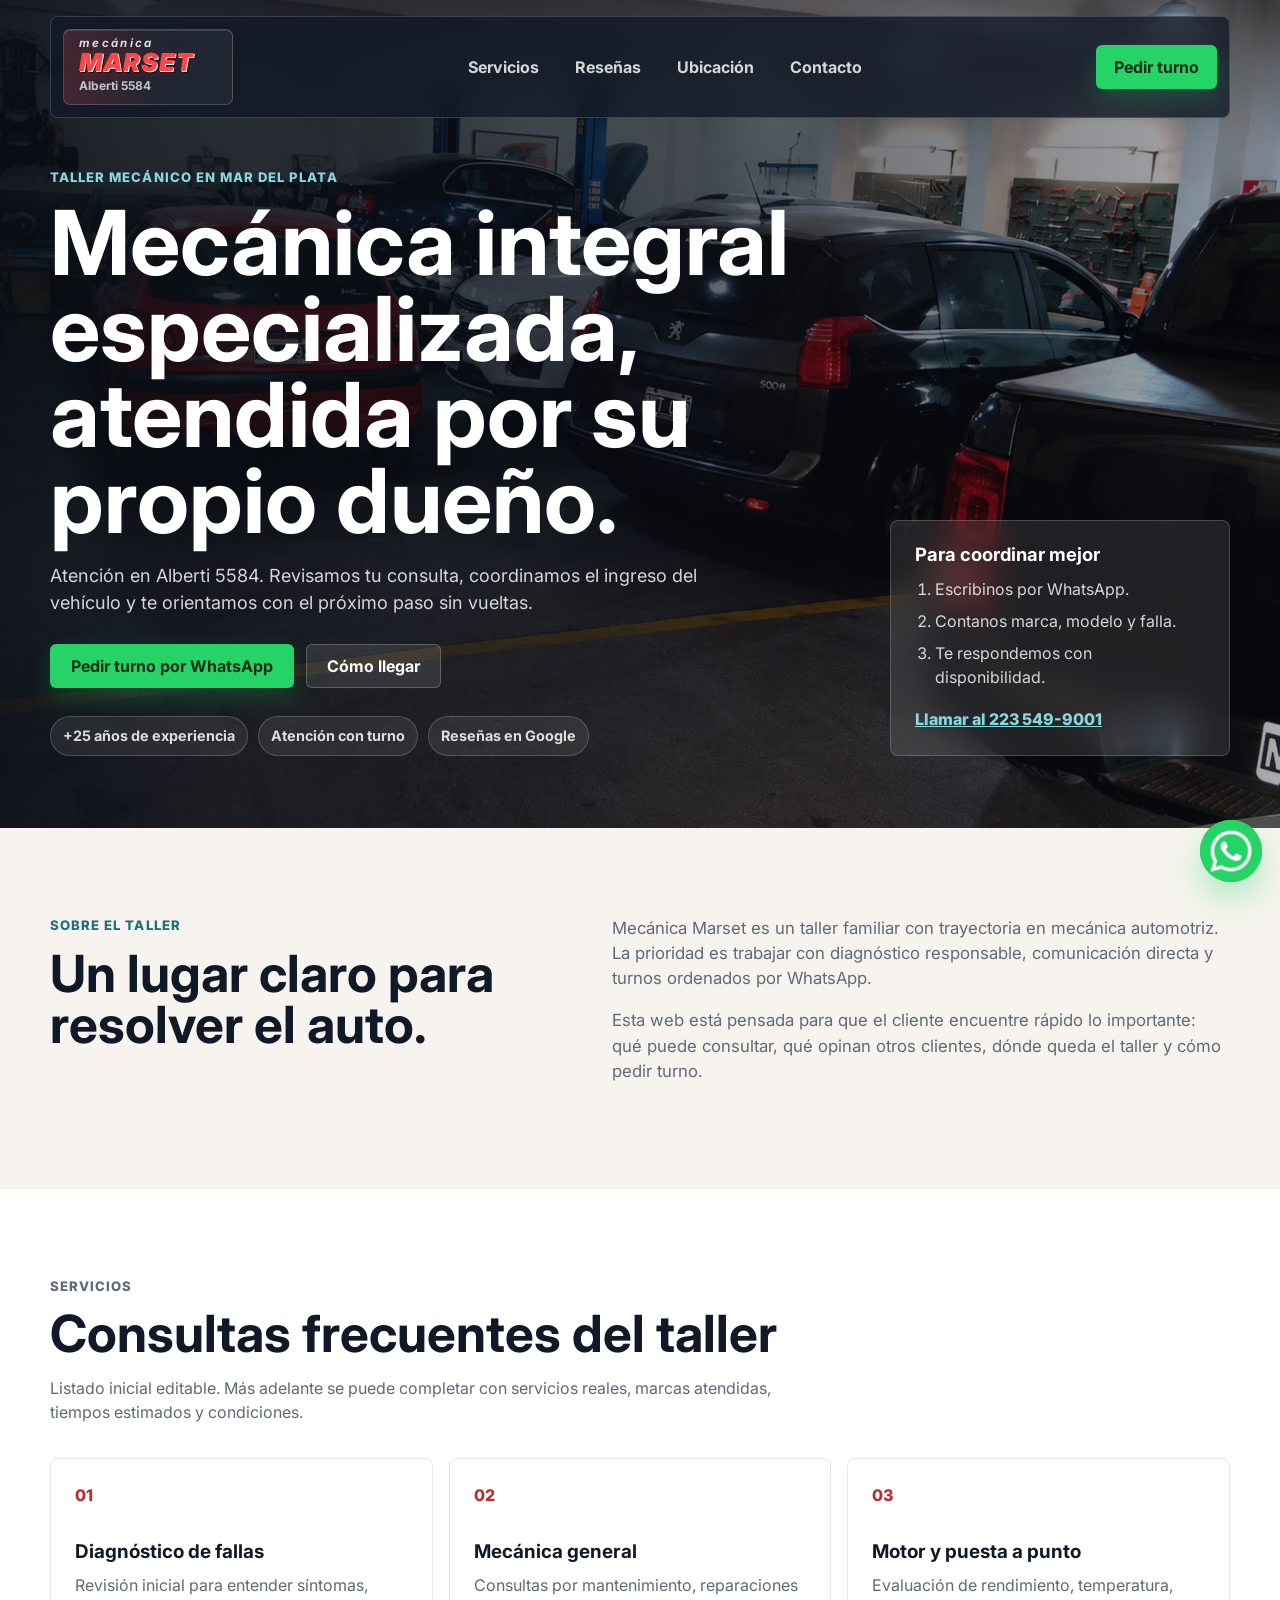
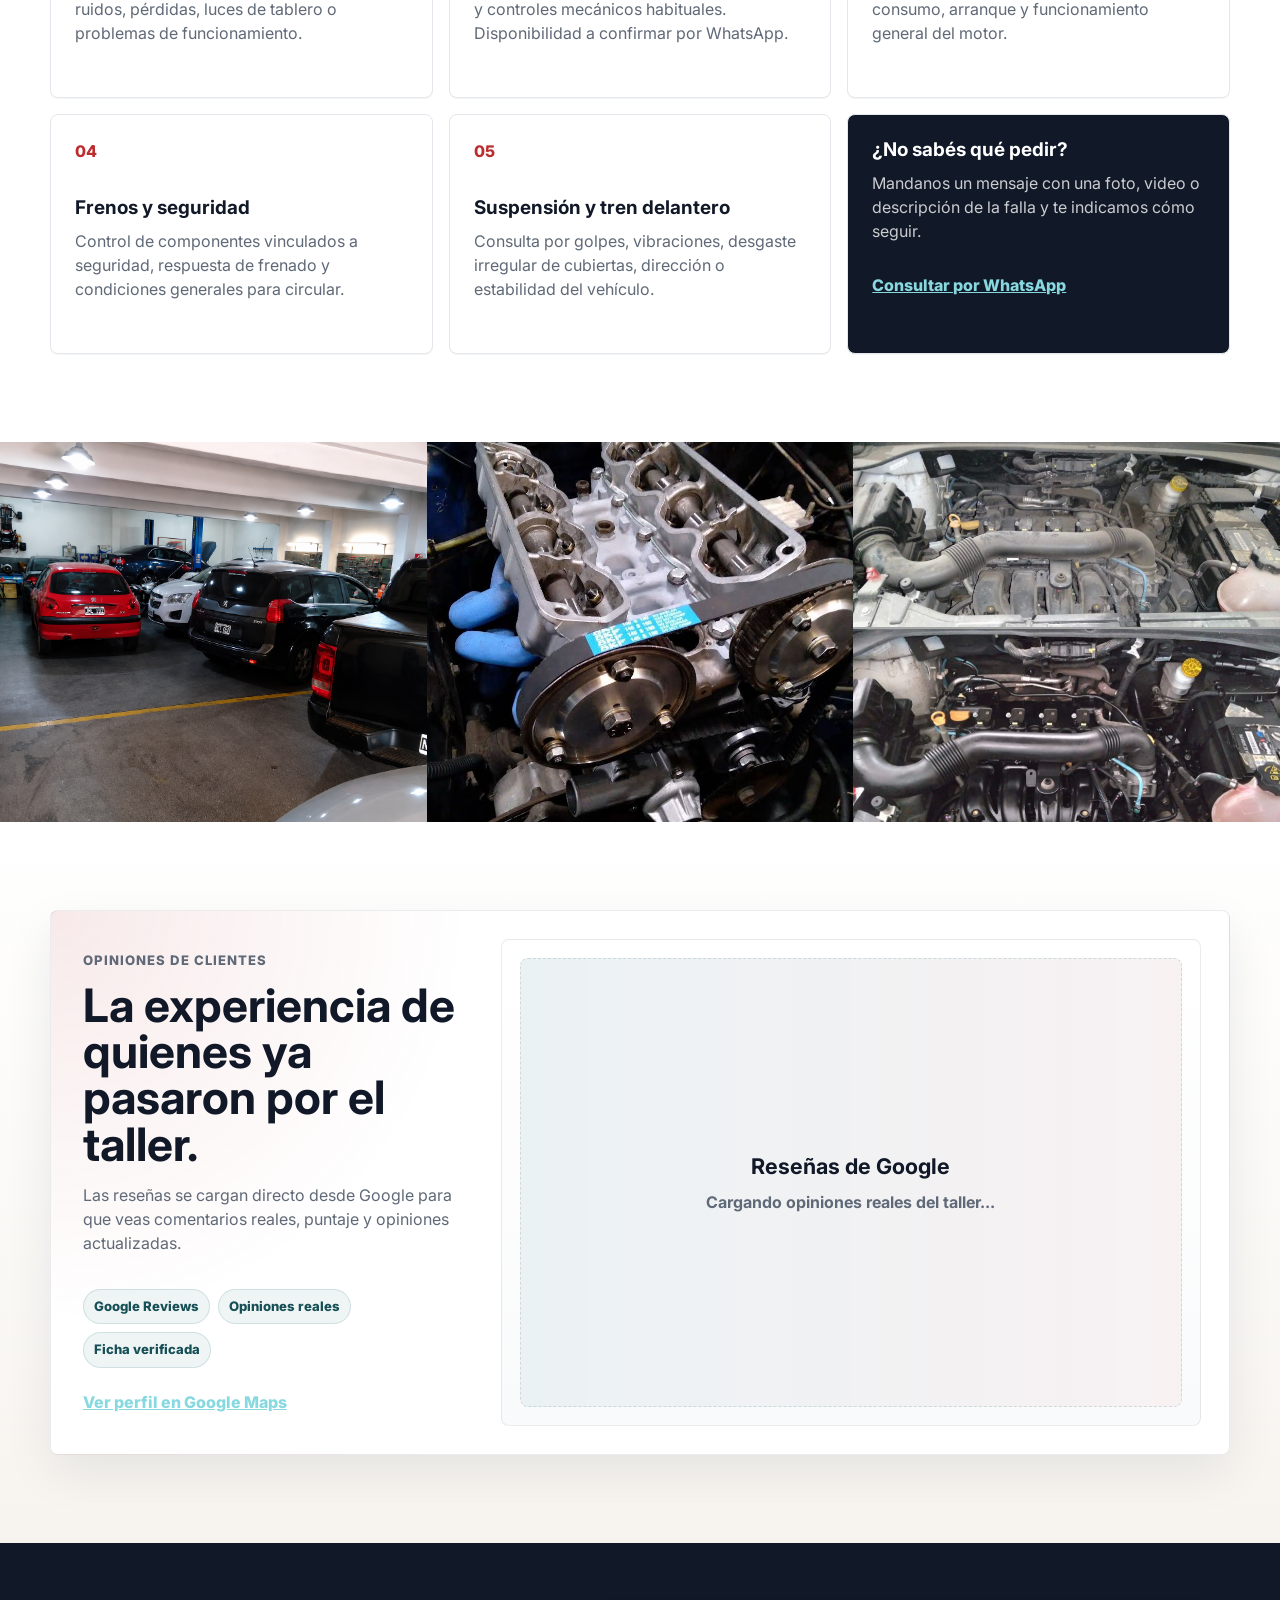
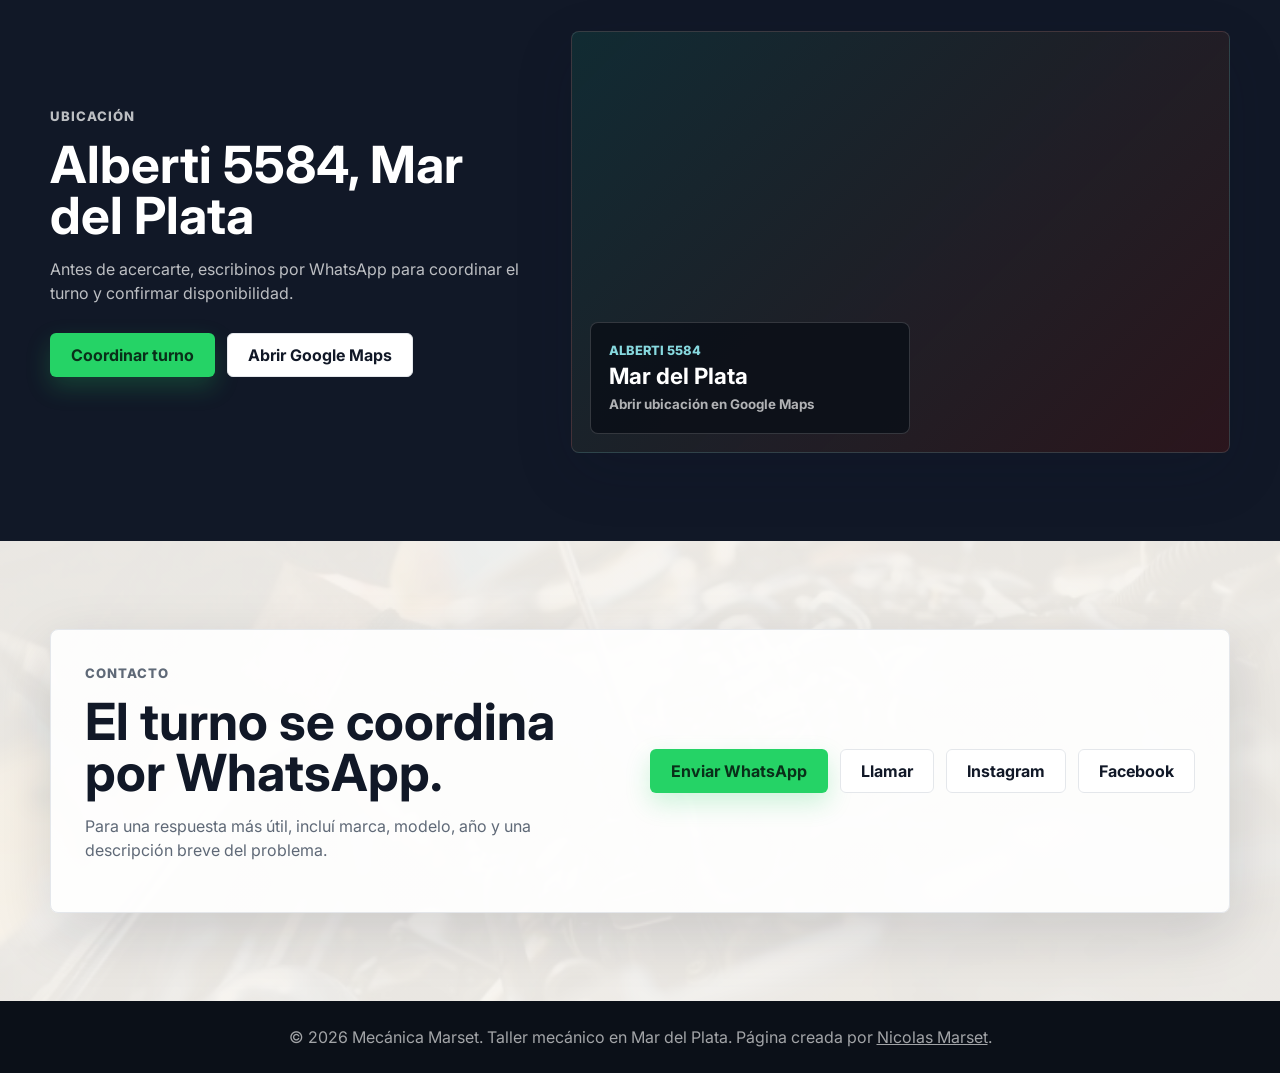
==== index.html @ 30ec72af "Initial commit" ====
<!DOCTYPE html>
<html lang="es">
<head>
  <meta charset="UTF-8">
  <meta name="viewport" content="width=device-width, initial-scale=1">
  <title>Mecánica Marset | Taller mecánico en Mar del Plata</title>
  <meta name="description" content="Taller Mecánica Marset en Mar del Plata. Diagnóstico, mecánica general y turnos por WhatsApp. Atención directa en Alberti 5584.">
  <meta name="theme-color" content="#111827">
  <meta name="google-site-verification" content="NAhatuQQSLzedTm1fDG16p-08CPch5UuCyxNB-UCX64">
  <link rel="icon" href="./favicon.svg?v=10" type="image/svg+xml">
  <link rel="icon" href="./favicon-96.png?v=10" type="image/png" sizes="96x96">
  <link rel="icon" href="./favicon.ico?v=10" sizes="48x48">
  <link rel="apple-touch-icon" href="./favicon.png?v=10" sizes="180x180">
  <link rel="preconnect" href="https://fonts.googleapis.com">
  <link rel="preconnect" href="https://fonts.gstatic.com" crossorigin>
  <link href="https://fonts.googleapis.com/css2?family=Inter:wght@400;500;600;700;800&display=swap" rel="stylesheet">
  <link rel="stylesheet" href="estilos.css">
</head>
<body>
  <header class="site-header" id="inicio">
    <nav class="nav" aria-label="Navegación principal">
      <a class="brand" href="#inicio" aria-label="Mecánica Marset">
        <span class="brand-copy">
          <strong><span>Mecánica</span> Marset</strong>
          <small>Alberti 5584</small>
        </span>
      </a>

      <button class="menu-toggle" type="button" aria-expanded="false" aria-controls="menu">
        <span></span>
        <span></span>
        <span></span>
      </button>

      <ul class="nav-links" id="menu">
        <li><a href="#servicios">Servicios</a></li>
        <li><a href="#resenas">Reseñas</a></li>
        <li><a href="#ubicacion">Ubicación</a></li>
        <li><a href="#contacto">Contacto</a></li>
      </ul>

      <div class="menu-backdrop" hidden></div>

      <a class="nav-cta" href="https://wa.me/5492235499001?text=Hola%2C%20quiero%20pedir%20un%20turno%20en%20Mec%C3%A1nica%20Marset.%20Mi%20veh%C3%ADculo%20es%3A%20" target="_blank" rel="noopener">
        Pedir turno
      </a>
    </nav>

    <section class="hero">
      <div class="hero-content">
        <p class="eyebrow">Taller mecánico en Mar del Plata</p>
        <h1>Mecánica integral especializada, atendida por su propio dueño.</h1>
        <p class="hero-copy">Atención en Alberti 5584. Revisamos tu consulta, coordinamos el ingreso del vehículo y te orientamos con el próximo paso sin vueltas.</p>

        <div class="hero-actions">
          <a class="btn btn-primary" href="https://wa.me/5492235499001?text=Hola%2C%20quiero%20pedir%20un%20turno%20en%20Mec%C3%A1nica%20Marset.%20Mi%20veh%C3%ADculo%20es%3A%20" target="_blank" rel="noopener">Pedir turno por WhatsApp</a>
          <a class="btn btn-secondary" href="https://maps.app.goo.gl/GF5z35JuuABkSq1r7" target="_blank" rel="noopener">Cómo llegar</a>
        </div>

        <div class="trust-row" aria-label="Datos principales del taller">
          <span>+25 años de experiencia</span>
          <span>Atención con turno</span>
          <span>Reseñas en Google</span>
        </div>
      </div>

      <aside class="hero-panel" aria-label="Información rápida para pedir turno">
        <h2>Para coordinar mejor</h2>
        <ol>
          <li>Escribinos por WhatsApp.</li>
          <li>Contanos marca, modelo y falla.</li>
          <li>Te respondemos con disponibilidad.</li>
        </ol>
        <a href="tel:+5492235499001">Llamar al 223 549-9001</a>
      </aside>
    </section>
  </header>

  <main>
    <section class="section intro" aria-labelledby="intro-title">
      <div class="section-inner two-column">
        <div>
          <p class="eyebrow">Sobre el taller</p>
          <h2 id="intro-title">Un lugar claro para resolver el auto.</h2>
        </div>
        <div class="intro-copy">
          <p>Mecánica Marset es un taller familiar con trayectoria en mecánica automotriz. La prioridad es trabajar con diagnóstico responsable, comunicación directa y turnos ordenados por WhatsApp.</p>
          <p>Esta web está pensada para que el cliente encuentre rápido lo importante: qué puede consultar, qué opinan otros clientes, dónde queda el taller y cómo pedir turno.</p>
        </div>
      </div>
    </section>

    <section class="section services" id="servicios" aria-labelledby="services-title">
      <div class="section-inner">
        <div class="section-heading">
          <p class="eyebrow">Servicios</p>
          <h2 id="services-title">Consultas frecuentes del taller</h2>
          <p>Listado inicial editable. Más adelante se puede completar con servicios reales, marcas atendidas, tiempos estimados y condiciones.</p>
        </div>

        <div class="service-grid">
          <article class="service-card">
            <span>01</span>
            <h3>Diagnóstico de fallas</h3>
            <p>Revisión inicial para entender síntomas, ruidos, pérdidas, luces de tablero o problemas de funcionamiento.</p>
          </article>
          <article class="service-card">
            <span>02</span>
            <h3>Mecánica general</h3>
            <p>Consultas por mantenimiento, reparaciones y controles mecánicos habituales. Disponibilidad a confirmar por WhatsApp.</p>
          </article>
          <article class="service-card">
            <span>03</span>
            <h3>Motor y puesta a punto</h3>
            <p>Evaluación de rendimiento, temperatura, consumo, arranque y funcionamiento general del motor.</p>
          </article>
          <article class="service-card">
            <span>04</span>
            <h3>Frenos y seguridad</h3>
            <p>Control de componentes vinculados a seguridad, respuesta de frenado y condiciones generales para circular.</p>
          </article>
          <article class="service-card">
            <span>05</span>
            <h3>Suspensión y tren delantero</h3>
            <p>Consulta por golpes, vibraciones, desgaste irregular de cubiertas, dirección o estabilidad del vehículo.</p>
          </article>
          <article class="service-card service-cta">
            <h3>¿No sabés qué pedir?</h3>
            <p>Mandanos un mensaje con una foto, video o descripción de la falla y te indicamos cómo seguir.</p>
            <a href="https://wa.me/5492235499001?text=Hola%2C%20quiero%20consultar%20por%20una%20falla%20en%20mi%20veh%C3%ADculo.%20" target="_blank" rel="noopener">Consultar por WhatsApp</a>
          </article>
        </div>
      </div>
    </section>

    <section class="section gallery" aria-label="Fotos del taller">
      <div class="gallery-track">
        <img src="./img/WhatsApp Image 2026-03-11 at 11.01.50 PM.png" alt="Interior del taller Mecánica Marset con vehículos en reparación">
        <img src="./img/WhatsApp Image 2026-03-11 at 11.01.49 PM.jpeg" alt="Trabajo de motor realizado en Mecánica Marset">
        <img src="./img/WhatsApp Image 2026-03-11 at 11.01.50 PM (1).jpeg" alt="Antes y después de limpieza y reparación de motor">
      </div>
    </section>

    <section class="section reviews" id="resenas" aria-labelledby="reviews-title">
      <div class="section-inner">
        <div class="reviews-shell">
          <div class="reviews-copy">
            <p class="eyebrow">Opiniones de clientes</p>
            <h2 id="reviews-title">La experiencia de quienes ya pasaron por el taller.</h2>
            <p>Las reseñas se cargan directo desde Google para que veas comentarios reales, puntaje y opiniones actualizadas.</p>
            <div class="review-highlights" aria-label="Resumen de reseñas">
              <span>Google Reviews</span>
              <span>Opiniones reales</span>
              <span>Ficha verificada</span>
            </div>
            <a class="text-link" href="https://maps.app.goo.gl/GF5z35JuuABkSq1r7" target="_blank" rel="noopener">Ver perfil en Google Maps</a>
          </div>

          <div class="reviews-widget" aria-label="Reseñas de Google">
            <div class="reviews-loading">
              <strong>Reseñas de Google</strong>
              <span>Cargando opiniones reales del taller...</span>
            </div>
            <script src="https://static.elfsight.com/platform/platform.js" async></script>
            <div class="elfsight-app-92759f9b-1edb-4a54-ae9c-80259c0a00e6" data-elfsight-app-lazy></div>
          </div>
        </div>
      </div>
    </section>

    <section class="section location" id="ubicacion" aria-labelledby="location-title">
      <div class="section-inner location-grid">
        <div>
          <p class="eyebrow">Ubicación</p>
          <h2 id="location-title">Alberti 5584, Mar del Plata</h2>
          <p>Antes de acercarte, escribinos por WhatsApp para coordinar el turno y confirmar disponibilidad.</p>
          <div class="location-actions">
            <a class="btn btn-primary" href="https://wa.me/5492235499001?text=Hola%2C%20quiero%20coordinar%20un%20turno%20en%20el%20taller.%20" target="_blank" rel="noopener">Coordinar turno</a>
            <a class="btn btn-secondary" href="https://maps.app.goo.gl/GF5z35JuuABkSq1r7" target="_blank" rel="noopener">Abrir Google Maps</a>
          </div>
        </div>
        <div class="map-card">
          <iframe title="Mapa de Mecánica Marset" src="https://www.google.com/maps?q=Alberti%205584%2C%20Mar%20del%20Plata&output=embed" loading="lazy" referrerpolicy="no-referrer-when-downgrade"></iframe>
          <div class="map-fallback" aria-hidden="true">
            <span>Alberti 5584</span>
            <strong>Mar del Plata</strong>
            <small>Abrir ubicación en Google Maps</small>
          </div>
        </div>
      </div>
    </section>

    <section class="section contact" id="contacto" aria-labelledby="contact-title">
      <div class="section-inner contact-box">
        <div>
          <p class="eyebrow">Contacto</p>
          <h2 id="contact-title">El turno se coordina por WhatsApp.</h2>
          <p>Para una respuesta más útil, incluí marca, modelo, año y una descripción breve del problema.</p>
        </div>
        <div class="contact-actions">
          <a class="btn btn-primary" href="https://wa.me/5492235499001?text=Hola%2C%20quiero%20pedir%20un%20turno%20en%20Mec%C3%A1nica%20Marset.%20Mi%20veh%C3%ADculo%20es%3A%20" target="_blank" rel="noopener">Enviar WhatsApp</a>
          <a class="btn btn-secondary" href="tel:+5492235499001">Llamar</a>
          <a class="btn btn-secondary" href="https://www.instagram.com/carlos.marset/" target="_blank" rel="noopener">Instagram</a>
          <a class="btn btn-secondary" href="https://www.facebook.com/carlos.marset" target="_blank" rel="noopener">Facebook</a>
        </div>
      </div>
    </section>
  </main>

  <a class="whatsapp-float" href="https://wa.me/5492235499001?text=Hola%2C%20quiero%20pedir%20un%20turno%20en%20Mec%C3%A1nica%20Marset.%20Mi%20veh%C3%ADculo%20es%3A%20" target="_blank" rel="noopener" aria-label="Pedir turno por WhatsApp">
    <img src="./img/social.png" alt="">
  </a>

  <footer class="footer">
    <p>© 2026 Mecánica Marset. Taller mecánico en Mar del Plata. Página creada por <a href="https://servicio-ventas.netlify.app/" target="_blank" rel="noopener">Nicolas Marset</a>.</p>
  </footer>

  <script type="application/ld+json">
    {
      "@context": "https://schema.org",
      "@type": "AutoRepair",
      "name": "Mecánica Marset",
      "address": {
        "@type": "PostalAddress",
        "streetAddress": "Alberti 5584",
        "addressLocality": "Mar del Plata",
        "addressCountry": "AR"
      },
      "telephone": "+5492235499001",
      "url": "https://maps.app.goo.gl/GF5z35JuuABkSq1r7"
    }
  </script>
  <script src="index.js"></script>
</body>
</html>
---- estilos.css ----
:root {
  --ink: #111827;
  --muted: #5f6977;
  --line: #e4e7eb;
  --paper: #f7f4ef;
  --surface: #ffffff;
  --brand: #bb2d2f;
  --brand-dark: #8f1f22;
  --accent: #1f6f78;
  --whatsapp: #25d366;
  --shadow: 0 20px 60px rgba(17, 24, 39, 0.14);
  --ease-out: cubic-bezier(0.16, 1, 0.3, 1);
}

* {
  box-sizing: border-box;
}

html {
  scroll-behavior: smooth;
}

body {
  margin: 0;
  font-family: "Inter", Arial, sans-serif;
  color: var(--ink);
  background: var(--paper);
  line-height: 1.5;
}

body.menu-open {
  overflow: hidden;
}

img {
  display: block;
  max-width: 100%;
}

a {
  color: inherit;
}

.site-header {
  min-height: 92vh;
  color: #fff;
  background:
    linear-gradient(90deg, rgba(10, 14, 21, 0.92) 0%, rgba(10, 14, 21, 0.72) 44%, rgba(10, 14, 21, 0.34) 100%),
    url("./img/WhatsApp\ Image\ 2026-03-11\ at\ 11.01.50\ PM.png") center / cover no-repeat;
}

.nav {
  position: fixed;
  inset: 0 0 auto 0;
  z-index: 20;
  display: grid;
  grid-template-columns: auto 1fr auto;
  align-items: center;
  gap: 24px;
  width: min(1180px, calc(100% - 32px));
  margin: 16px auto 0;
  padding: 12px;
  border: 1px solid rgba(255, 255, 255, 0.16);
  border-radius: 8px;
  background: rgba(17, 24, 39, 0.78);
  backdrop-filter: blur(16px);
  transition: box-shadow 220ms ease, background 220ms ease, transform 220ms ease;
}

.nav.scrolled {
  box-shadow: 0 16px 40px rgba(0, 0, 0, 0.22);
}

.brand {
  display: inline-flex;
  align-items: center;
  min-width: 0;
  text-decoration: none;
  transition: transform 180ms var(--ease-out);
}

.brand:hover {
  transform: translateY(-1px);
}

.brand-copy,
.brand-copy strong,
.brand small {
  display: block;
}

.brand-copy {
  position: relative;
  min-width: 170px;
  padding: 8px 15px 9px;
  border: 1px solid rgba(255, 255, 255, 0.18);
  border-radius: 7px;
  background:
    linear-gradient(90deg, rgba(187, 45, 47, 0.24), rgba(187, 45, 47, 0) 58%),
    rgba(255, 255, 255, 0.05);
  box-shadow: inset 0 1px 0 rgba(255, 255, 255, 0.12);
}

.brand-copy strong {
  color: #ff4548;
  font-size: 1.55rem;
  font-style: italic;
  font-weight: 900;
  letter-spacing: 0.04em;
  line-height: 1;
  text-transform: uppercase;
  text-shadow:
    1px 1px 0 #ffffff,
    2px 2px 0 rgba(0, 0, 0, 0.55),
    0 0 14px rgba(187, 45, 47, 0.3);
}

.brand-copy strong span {
  display: block;
  color: rgba(255, 255, 255, 0.86);
  font-size: 0.72rem;
  font-weight: 700;
  letter-spacing: 0.2em;
  text-transform: lowercase;
  text-shadow: none;
}

.brand small {
  color: rgba(255, 255, 255, 0.72);
  margin-top: 3px;
  font-size: 0.75rem;
  font-weight: 700;
}

.nav-links {
  display: flex;
  justify-content: center;
  gap: 8px;
  margin: 0;
  padding: 0;
  list-style: none;
}

.nav-links a,
.nav-cta,
.btn {
  min-height: 44px;
  border-radius: 6px;
  text-decoration: none;
  font-weight: 700;
  position: relative;
  overflow: hidden;
  transition:
    transform 180ms var(--ease-out),
    box-shadow 180ms var(--ease-out),
    background 180ms ease,
    border-color 180ms ease,
    color 180ms ease;
}

.nav-links a {
  display: inline-flex;
  align-items: center;
  padding: 0 14px;
  color: rgba(255, 255, 255, 0.82);
}

.nav-links a:hover {
  color: #fff;
  background: rgba(255, 255, 255, 0.1);
  transform: translateY(-1px);
}

.nav-cta {
  display: inline-flex;
  align-items: center;
  justify-content: center;
  padding: 0 18px;
  background: var(--whatsapp);
  color: #082c17;
}

.nav-cta,
.btn-primary {
  box-shadow: 0 10px 24px rgba(37, 211, 102, 0.22);
}

.nav-cta::after,
.btn::after {
  content: "";
  position: absolute;
  inset: 0;
  background: linear-gradient(110deg, transparent 0%, rgba(255, 255, 255, 0.34) 45%, transparent 70%);
  transform: translateX(-130%);
  transition: transform 520ms var(--ease-out);
}

.nav-cta:hover::after,
.btn:hover::after {
  transform: translateX(130%);
}

.nav-cta:hover,
.btn:hover {
  transform: translateY(-2px);
}

.btn:active,
.nav-cta:active,
.menu-toggle:active {
  transform: translateY(0) scale(0.98);
}

.menu-toggle {
  display: none;
  width: 44px;
  height: 44px;
  border: 0;
  border-radius: 6px;
  background: rgba(255, 255, 255, 0.1);
  cursor: pointer;
  transition: background 180ms ease, transform 180ms var(--ease-out);
}

.menu-toggle span {
  display: block;
  width: 20px;
  height: 2px;
  margin: 5px auto;
  background: #fff;
  border-radius: 999px;
  transition: transform 220ms var(--ease-out), opacity 160ms ease;
}

.menu-toggle:hover {
  background: rgba(255, 255, 255, 0.16);
}

.menu-toggle[aria-expanded="true"] span:nth-child(1) {
  transform: translateY(7px) rotate(45deg);
}

.menu-toggle[aria-expanded="true"] span:nth-child(2) {
  opacity: 0;
}

.menu-toggle[aria-expanded="true"] span:nth-child(3) {
  transform: translateY(-7px) rotate(-45deg);
}

.menu-backdrop {
  display: none;
}

.hero {
  display: grid;
  grid-template-columns: minmax(0, 1fr) 340px;
  gap: 40px;
  align-items: end;
  width: min(1180px, calc(100% - 32px));
  min-height: 92vh;
  margin: 0 auto;
  padding: 160px 0 72px;
}

.hero-content {
  max-width: 760px;
}

.eyebrow {
  margin: 0 0 12px;
  color: var(--accent);
  font-size: 0.82rem;
  font-weight: 800;
  letter-spacing: 0.08em;
  text-transform: uppercase;
}

.site-header .eyebrow {
  color: #87d9df;
}

h1,
h2,
h3,
p {
  margin-top: 0;
}

h1 {
  max-width: 780px;
  margin-bottom: 18px;
  font-size: clamp(2.45rem, 7vw, 5.8rem);
  line-height: 0.96;
  letter-spacing: 0;
}

h2 {
  margin-bottom: 16px;
  font-size: clamp(2rem, 4vw, 3.5rem);
  line-height: 1;
  letter-spacing: 0;
}

h3 {
  margin-bottom: 10px;
  font-size: 1.18rem;
  line-height: 1.2;
}

.hero-copy {
  max-width: 650px;
  color: rgba(255, 255, 255, 0.82);
  font-size: 1.13rem;
}

.hero-actions,
.location-actions,
.contact-actions {
  display: flex;
  flex-wrap: wrap;
  gap: 12px;
  margin-top: 28px;
}

.btn {
  display: inline-flex;
  align-items: center;
  justify-content: center;
  padding: 0 20px;
  border: 1px solid transparent;
}

.btn-primary {
  background: var(--whatsapp);
  color: #092f19;
}

.btn-primary:hover,
.nav-cta:hover {
  background: #1fbd59;
  box-shadow: 0 16px 32px rgba(37, 211, 102, 0.28);
}

.btn-secondary {
  background: rgba(255, 255, 255, 0.1);
  border-color: rgba(255, 255, 255, 0.22);
  color: #fff;
}

.btn-secondary:hover {
  border-color: rgba(255, 255, 255, 0.4);
  background: rgba(255, 255, 255, 0.16);
}

.location .btn-secondary,
.contact .btn-secondary {
  background: #fff;
  border-color: var(--line);
  color: var(--ink);
}

.trust-row {
  display: flex;
  flex-wrap: wrap;
  gap: 10px;
  margin-top: 28px;
}

.trust-row span {
  padding: 8px 12px;
  border: 1px solid rgba(255, 255, 255, 0.18);
  border-radius: 999px;
  background: rgba(255, 255, 255, 0.08);
  color: rgba(255, 255, 255, 0.84);
  font-size: 0.9rem;
  font-weight: 700;
  transition: transform 180ms var(--ease-out), background 180ms ease, border-color 180ms ease;
}

.trust-row span:hover {
  transform: translateY(-2px);
  border-color: rgba(255, 255, 255, 0.32);
  background: rgba(255, 255, 255, 0.13);
}

.hero-panel {
  padding: 24px;
  border: 1px solid rgba(255, 255, 255, 0.18);
  border-radius: 8px;
  background: rgba(255, 255, 255, 0.1);
  backdrop-filter: blur(18px);
  animation: riseIn 620ms var(--ease-out) 120ms both;
}

.hero-panel h2 {
  margin-bottom: 14px;
  font-size: 1.15rem;
}

.hero-panel ol {
  margin: 0 0 18px;
  padding-left: 20px;
  color: rgba(255, 255, 255, 0.82);
}

.hero-panel li + li {
  margin-top: 8px;
}

.hero-panel a,
.text-link {
  color: #87d9df;
  font-weight: 800;
}

.section {
  padding: 88px 0;
}

.section-inner {
  width: min(1180px, calc(100% - 32px));
  margin: 0 auto;
}

.two-column {
  display: grid;
  grid-template-columns: 0.9fr 1.1fr;
  gap: 56px;
}

.intro-copy {
  color: var(--muted);
  font-size: 1.05rem;
}

.services {
  background: #fff;
}

.reviews {
  background:
    linear-gradient(180deg, #fff 0%, #f7f4ef 100%);
}

.section-heading {
  max-width: 760px;
  margin-bottom: 34px;
}

.section-heading.compact {
  max-width: 820px;
  margin-inline: auto;
  text-align: center;
}

.section-heading p {
  color: var(--muted);
}

.service-grid {
  display: grid;
  grid-template-columns: repeat(3, minmax(0, 1fr));
  gap: 16px;
}

.service-card {
  min-height: 240px;
  padding: 24px;
  border: 1px solid var(--line);
  border-radius: 8px;
  background: #fff;
  box-shadow: 0 1px 0 rgba(17, 24, 39, 0.04);
  transition:
    transform 220ms var(--ease-out),
    box-shadow 220ms var(--ease-out),
    border-color 220ms ease;
}

.service-card:hover {
  transform: translateY(-6px);
  border-color: rgba(187, 45, 47, 0.28);
  box-shadow: 0 18px 36px rgba(17, 24, 39, 0.1);
}

.service-card span {
  display: inline-flex;
  margin-bottom: 34px;
  color: var(--brand);
  font-weight: 800;
}

.service-card p {
  color: var(--muted);
}

.service-cta {
  background: var(--ink);
  color: #fff;
}

.service-cta p {
  color: rgba(255, 255, 255, 0.78);
}

.service-cta a {
  display: inline-flex;
  margin-top: 14px;
  color: #87d9df;
  font-weight: 800;
  transition: color 180ms ease, transform 180ms var(--ease-out);
}

.service-cta a:hover,
.text-link:hover,
.hero-panel a:hover {
  color: #b9f7fb;
  transform: translateY(-1px);
}

.gallery {
  padding: 0;
  background: #fff;
}

.gallery-track {
  display: grid;
  grid-template-columns: repeat(3, 1fr);
}

.gallery-track img {
  width: 100%;
  height: 380px;
  object-fit: cover;
}

.reviews-shell {
  display: grid;
  grid-template-columns: 0.72fr 1.28fr;
  gap: 28px;
  align-items: stretch;
  padding: 28px;
  border: 1px solid rgba(17, 24, 39, 0.08);
  border-radius: 8px;
  background:
    radial-gradient(circle at top left, rgba(187, 45, 47, 0.1), transparent 32%),
    #ffffff;
  box-shadow: 0 18px 48px rgba(17, 24, 39, 0.08);
}

.reviews-copy {
  display: flex;
  flex-direction: column;
  justify-content: center;
  padding: 12px 4px;
}

.reviews-copy h2 {
  font-size: clamp(2rem, 3.6vw, 3.15rem);
}

.reviews-copy p {
  color: var(--muted);
}

.review-highlights {
  display: flex;
  flex-wrap: wrap;
  gap: 8px;
  margin: 18px 0 22px;
}

.review-highlights span {
  padding: 7px 10px;
  border: 1px solid rgba(31, 111, 120, 0.16);
  border-radius: 999px;
  background: rgba(31, 111, 120, 0.07);
  color: #164f56;
  font-size: 0.82rem;
  font-weight: 800;
}

.reviews-widget {
  position: relative;
  min-height: 330px;
  padding: 18px;
  border: 1px solid rgba(17, 24, 39, 0.08);
  border-radius: 8px;
  background:
    linear-gradient(180deg, rgba(255, 255, 255, 0.96), rgba(249, 250, 251, 0.96));
  box-shadow: inset 0 1px 0 rgba(255, 255, 255, 0.8);
  overflow: hidden;
}

.reviews-widget::before {
  content: "";
  position: absolute;
  inset: 18px;
  z-index: 0;
  border: 1px dashed rgba(31, 111, 120, 0.18);
  border-radius: 8px;
  background:
    linear-gradient(90deg, rgba(31, 111, 120, 0.07), rgba(187, 45, 47, 0.05)),
    #fbfcfd;
  pointer-events: none;
}

.reviews-widget > * {
  position: relative;
  z-index: 1;
}

.reviews-loading {
  position: absolute;
  inset: 18px;
  z-index: 0;
  display: grid;
  place-content: center;
  gap: 8px;
  border-radius: 8px;
  color: var(--ink);
  text-align: center;
  pointer-events: none;
}

.reviews-loading strong {
  font-size: 1.35rem;
}

.reviews-loading span {
  color: var(--muted);
  font-weight: 700;
}

.reviews-widget iframe,
.reviews-widget [class*="elfsight"] {
  width: 100% !important;
  max-width: 100% !important;
  color-scheme: light;
}

.reviews-widget .elfsight-app-92759f9b-1edb-4a54-ae9c-80259c0a00e6 {
  min-height: 280px;
  border-radius: 8px;
  overflow: hidden;
  background: transparent;
}

.location {
  background: var(--ink);
  color: #fff;
}

.location p {
  color: rgba(255, 255, 255, 0.72);
}

.location-grid {
  display: grid;
  grid-template-columns: 0.85fr 1.15fr;
  gap: 34px;
  align-items: center;
}

.map-card {
  position: relative;
  overflow: hidden;
  border: 1px solid rgba(255, 255, 255, 0.12);
  border-radius: 8px;
  background:
    linear-gradient(135deg, rgba(31, 111, 120, 0.28), rgba(187, 45, 47, 0.18)),
    #0b1018;
  box-shadow: var(--shadow);
}

.map-card iframe {
  position: relative;
  z-index: 1;
  display: block;
  width: 100%;
  height: 420px;
  border: 0;
  opacity: 0.82;
}

.map-fallback {
  position: absolute;
  inset: auto 18px 18px 18px;
  z-index: 2;
  max-width: 320px;
  padding: 18px;
  border: 1px solid rgba(255, 255, 255, 0.16);
  border-radius: 8px;
  background: rgba(11, 16, 24, 0.86);
  color: #fff;
  pointer-events: none;
}

.map-fallback span,
.map-fallback strong,
.map-fallback small {
  display: block;
}

.map-fallback span {
  color: #87d9df;
  font-size: 0.8rem;
  font-weight: 800;
  text-transform: uppercase;
}

.map-fallback strong {
  margin-top: 4px;
  font-size: 1.4rem;
  line-height: 1;
}

.map-fallback small {
  margin-top: 8px;
  color: rgba(255, 255, 255, 0.68);
  font-weight: 700;
}

.contact {
  background:
    linear-gradient(rgba(247, 244, 239, 0.94), rgba(247, 244, 239, 0.94)),
    url("./img/meca.jpg") center / cover no-repeat;
}

.contact-box {
  display: grid;
  grid-template-columns: 1fr auto;
  gap: 32px;
  align-items: center;
  padding: 34px;
  border: 1px solid var(--line);
  border-radius: 8px;
  background: rgba(255, 255, 255, 0.9);
  box-shadow: var(--shadow);
}

.contact-box p {
  color: var(--muted);
}

.contact-actions {
  justify-content: flex-end;
  margin-top: 0;
}

.whatsapp-float {
  position: fixed;
  right: 18px;
  bottom: 18px;
  z-index: 15;
  display: grid;
  width: 62px;
  height: 62px;
  place-items: center;
  border-radius: 999px;
  background: var(--whatsapp);
  box-shadow: 0 16px 34px rgba(37, 211, 102, 0.34);
  animation: whatsappPulse 2.6s ease-in-out infinite;
  transition: transform 180ms var(--ease-out), box-shadow 180ms ease;
}

.whatsapp-float:hover {
  transform: translateY(-3px) scale(1.04);
  box-shadow: 0 20px 40px rgba(37, 211, 102, 0.42);
}

.whatsapp-float img {
  width: 62px;
  height: 62px;
}

.footer {
  padding: 24px 16px;
  background: #0b1018;
  color: rgba(255, 255, 255, 0.62);
  text-align: center;
}

.footer p {
  margin: 0;
}

.footer a {
  color: inherit;
  text-decoration: underline;
}

@keyframes riseIn {
  from {
    opacity: 0;
    transform: translateY(16px);
  }
  to {
    opacity: 1;
    transform: translateY(0);
  }
}

@keyframes whatsappPulse {
  0%,
  100% {
    box-shadow: 0 16px 34px rgba(37, 211, 102, 0.34);
  }
  50% {
    box-shadow: 0 16px 34px rgba(37, 211, 102, 0.34), 0 0 0 10px rgba(37, 211, 102, 0.1);
  }
}

@media (prefers-reduced-motion: reduce) {
  *,
  *::before,
  *::after {
    animation-duration: 0.01ms !important;
    animation-iteration-count: 1 !important;
    scroll-behavior: auto !important;
    transition-duration: 0.01ms !important;
  }
}

@media (max-width: 920px) {
  .nav {
    grid-template-columns: auto auto;
  }

  .brand {
    min-width: 0;
  }

  .menu-toggle {
    display: block;
    justify-self: end;
  }

  .nav-links {
    position: fixed;
    inset: 78px 16px auto 16px;
    z-index: 30;
    display: flex;
    flex-direction: column;
    padding: 12px;
    border: 1px solid rgba(255, 255, 255, 0.14);
    border-radius: 8px;
    background: rgba(17, 24, 39, 0.98);
    box-shadow: 0 24px 60px rgba(0, 0, 0, 0.38);
    opacity: 0;
    pointer-events: none;
    transform: translateY(-10px) scale(0.98);
    transform-origin: top right;
    transition:
      opacity 220ms ease,
      transform 260ms var(--ease-out),
      visibility 220ms ease;
    visibility: hidden;
  }

  .nav-links.is-open {
    opacity: 1;
    pointer-events: auto;
    transform: translateY(0) scale(1);
    visibility: visible;
  }

  .nav-links a {
    width: 100%;
    min-height: 48px;
  }

  .nav-cta {
    display: none;
  }

  .menu-backdrop {
    position: fixed;
    inset: -16px;
    z-index: 25;
    display: block;
    background: rgba(4, 8, 14, 0.42);
    opacity: 0;
    pointer-events: none;
    transition: opacity 220ms ease;
  }

  .menu-backdrop.is-open {
    opacity: 1;
    pointer-events: auto;
  }

  .hero,
  .two-column,
  .reviews-shell,
  .location-grid,
  .contact-box {
    grid-template-columns: 1fr;
  }

  .hero {
    min-height: auto;
    padding-top: 140px;
  }

  .hero-panel {
    max-width: 520px;
  }

  .service-grid {
    grid-template-columns: repeat(2, minmax(0, 1fr));
  }

  .gallery-track {
    grid-template-columns: 1fr;
  }

  .gallery-track img {
    height: 300px;
  }

  .contact-actions {
    justify-content: flex-start;
  }
}

@media (max-width: 620px) {
  .site-header {
    background-position: center;
  }

  .brand small {
    display: none;
  }

  .hero {
    width: min(100% - 24px, 1180px);
    padding-bottom: 48px;
  }

  .hero-actions,
  .location-actions,
  .contact-actions {
    flex-direction: column;
  }

  .btn {
    width: 100%;
  }

  .section {
    padding: 64px 0;
  }

  .section-inner {
    width: min(100% - 24px, 1180px);
  }

  .reviews {
    padding: 58px 0;
  }

  .reviews-shell {
    display: block;
    padding: 0;
    border: 0;
    background: transparent;
    box-shadow: none;
  }

  .reviews-copy {
    padding: 0;
    margin-bottom: 18px;
  }

  .reviews-copy h2 {
    margin-bottom: 12px;
    font-size: 2rem;
    line-height: 1.02;
  }

  .reviews-copy p {
    font-size: 0.95rem;
  }

  .review-highlights {
    gap: 6px;
    margin: 14px 0 16px;
  }

  .review-highlights span {
    padding: 6px 8px;
    font-size: 0.74rem;
  }

  .reviews-widget {
    min-height: 360px;
    padding: 10px;
    border-radius: 8px;
    background: #ffffff;
    box-shadow: 0 12px 34px rgba(17, 24, 39, 0.08);
  }

  .reviews-widget::before,
  .reviews-loading {
    inset: 10px;
  }

  .reviews-loading strong {
    font-size: 1rem;
  }

  .reviews-loading span {
    max-width: 210px;
    margin-inline: auto;
    font-size: 0.78rem;
  }

  .service-grid {
    grid-template-columns: 1fr;
  }

  .service-card {
    min-height: auto;
  }

  .reviews-shell {
    padding: 18px;
  }

  .reviews-widget {
    min-height: 300px;
    padding: 12px;
  }

  .map-card iframe {
    height: 320px;
  }

  .contact-box {
    padding: 22px;
  }

  .whatsapp-float {
    width: 58px;
    height: 58px;
  }

  .whatsapp-float img {
    width: 58px;
    height: 58px;
  }
}
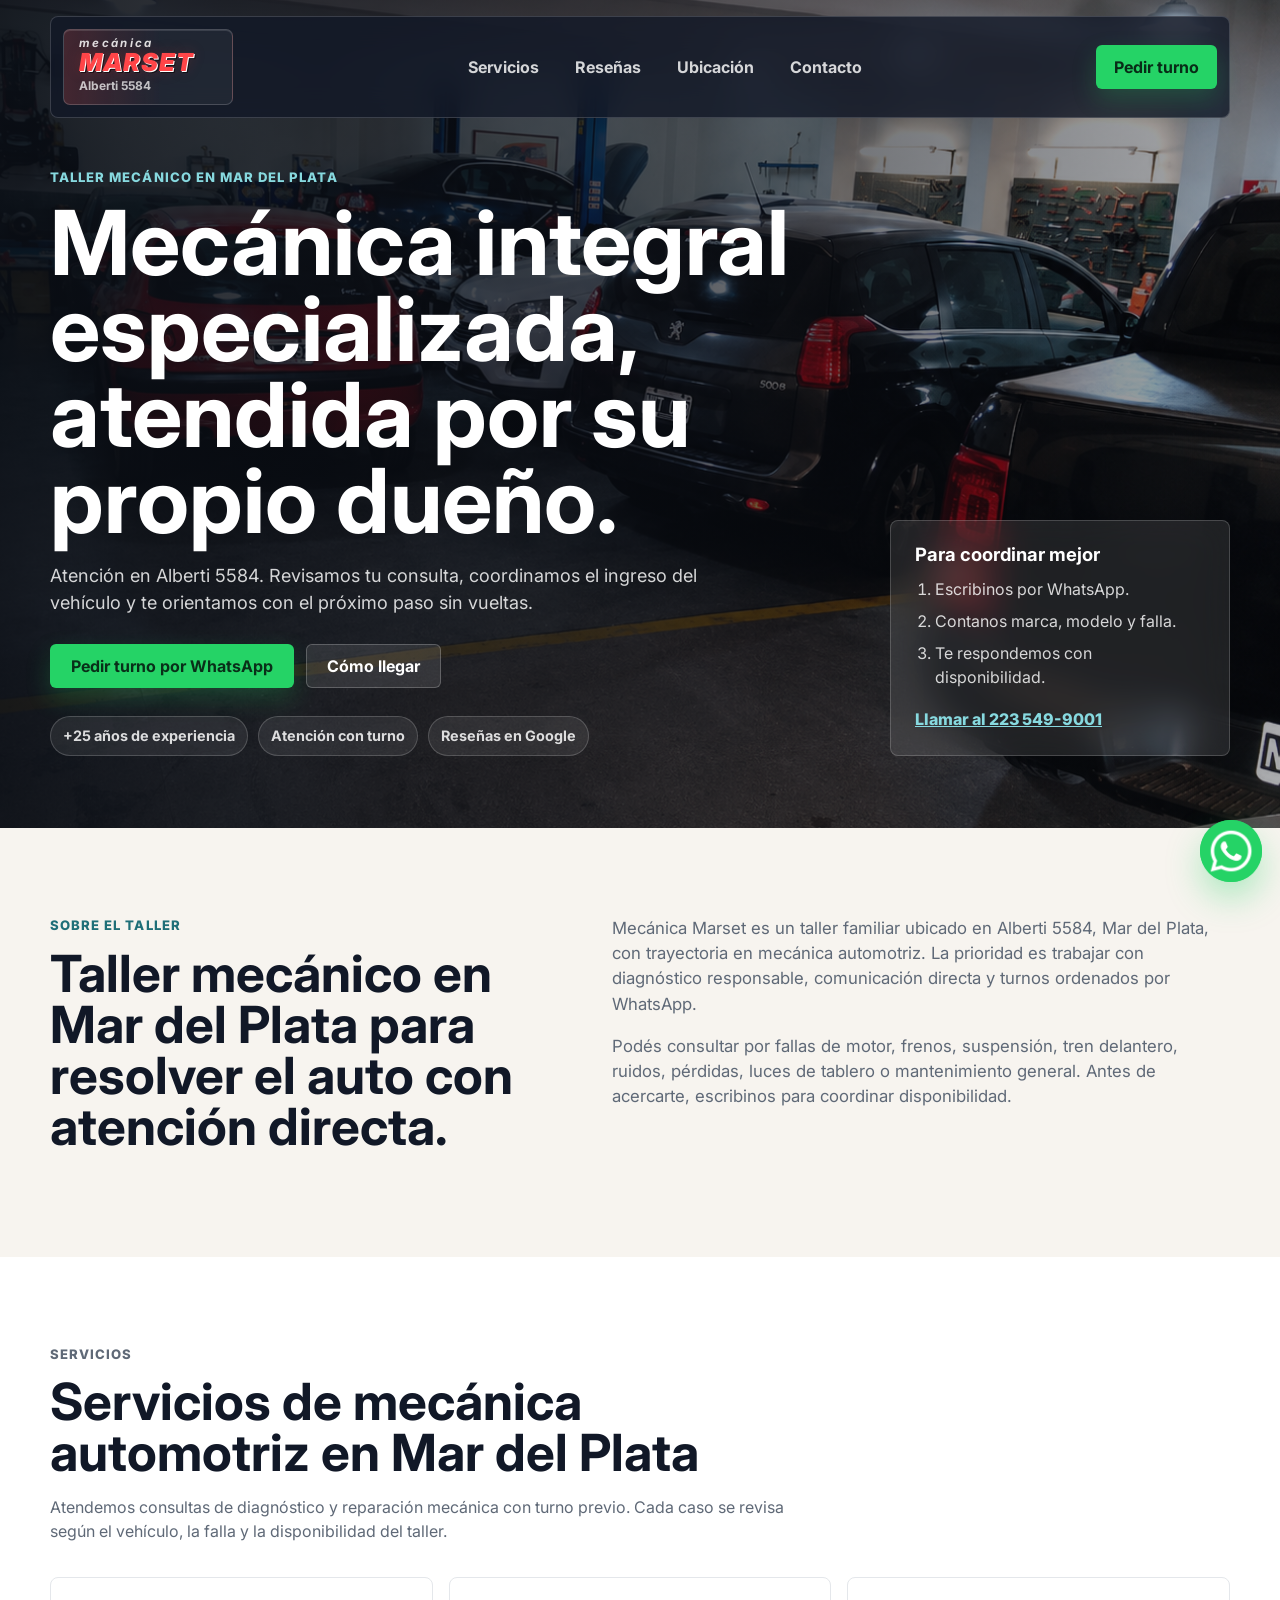
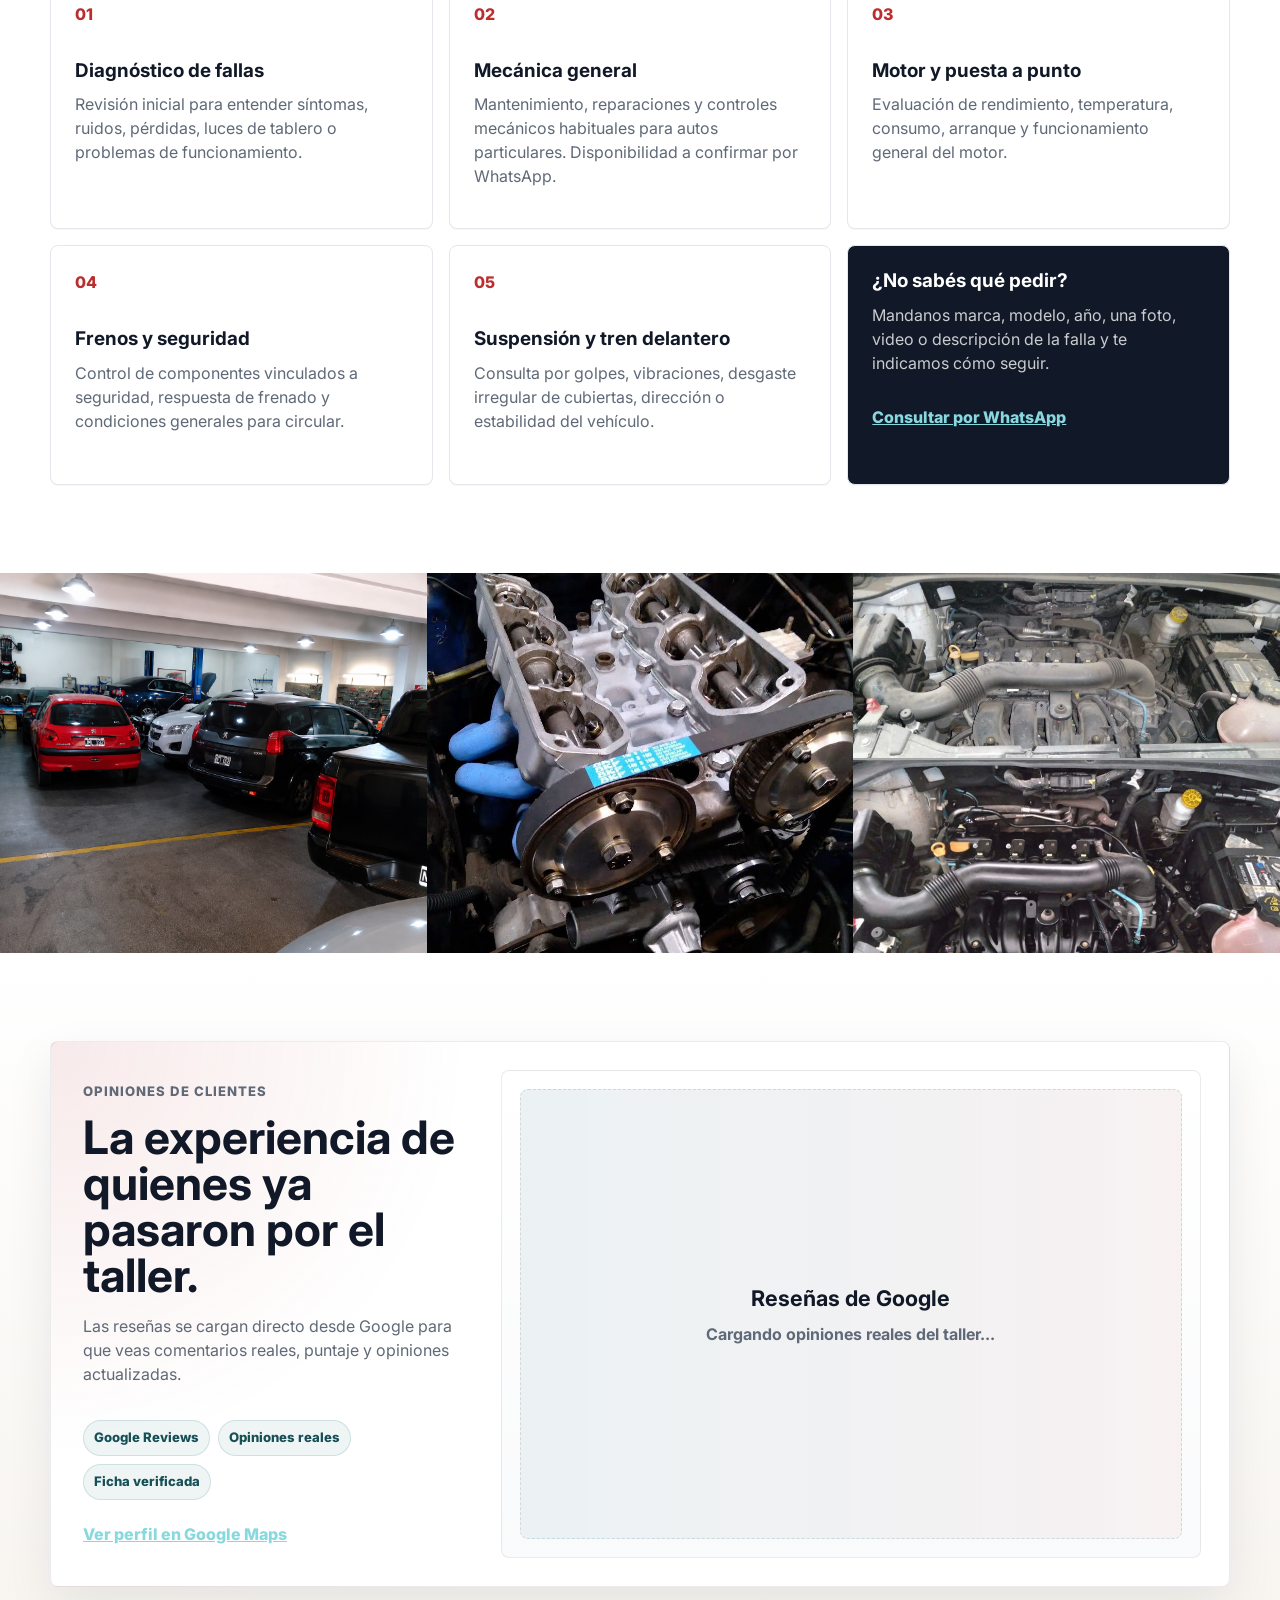
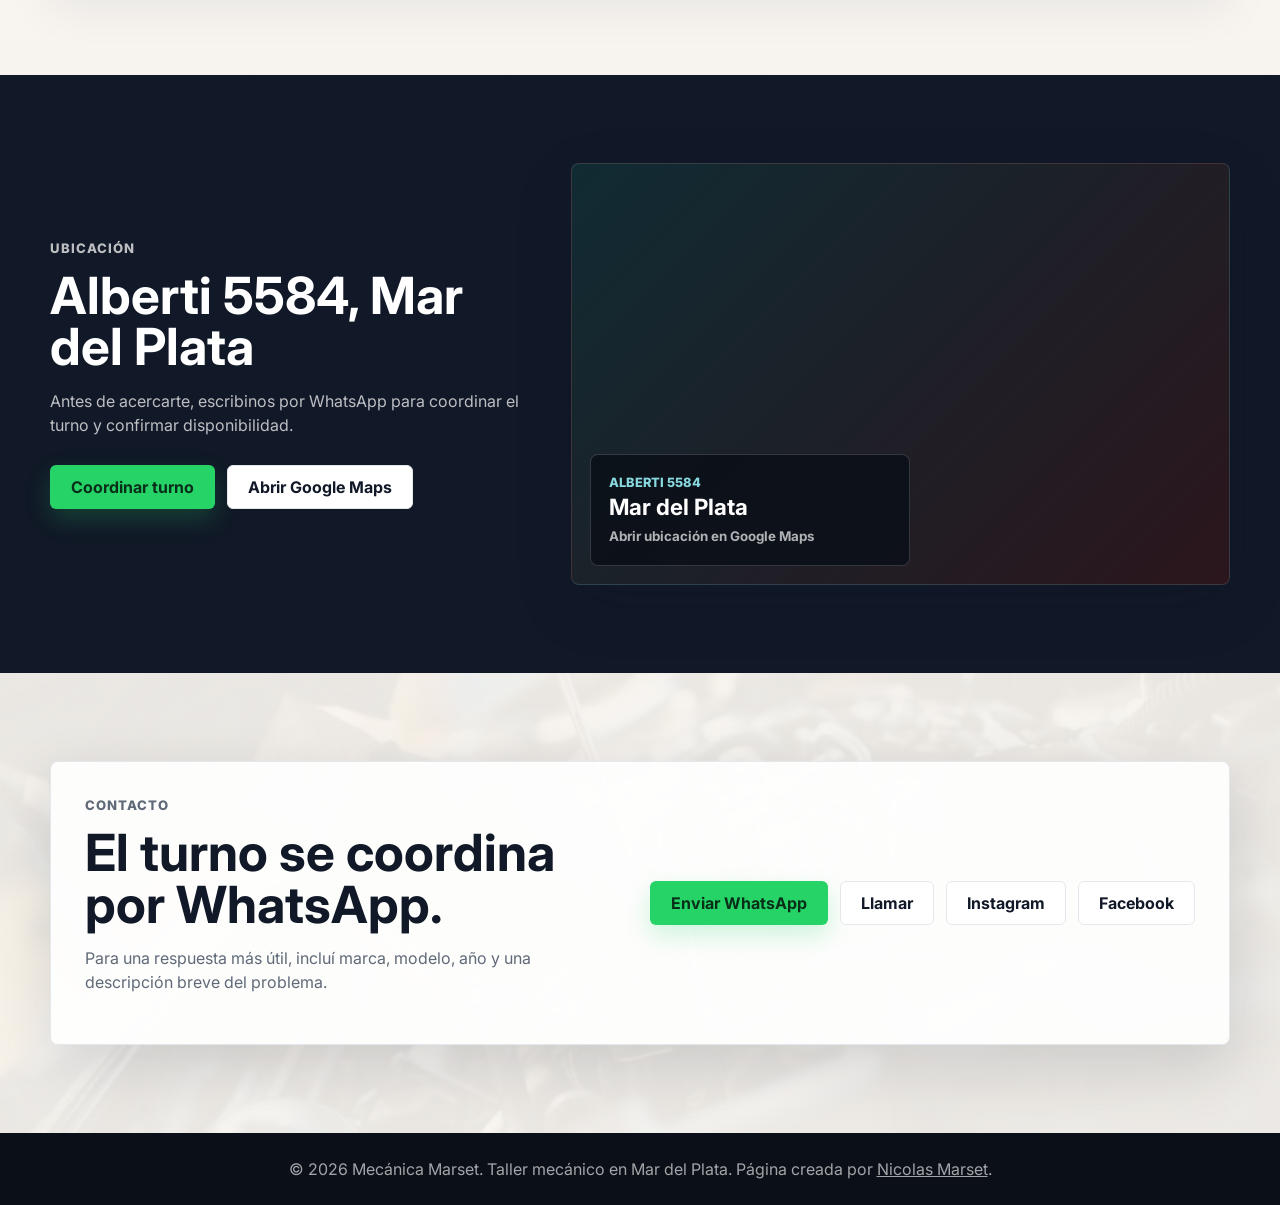
==== commit 1bc25732: "Mejorar SEO local del taller" ====
--- a/index.html
+++ b/index.html
@@ -3,14 +3,28 @@
 <head>
   <meta charset="UTF-8">
   <meta name="viewport" content="width=device-width, initial-scale=1">
-  <title>Mecánica Marset | Taller mecánico en Mar del Plata</title>
-  <meta name="description" content="Taller Mecánica Marset en Mar del Plata. Diagnóstico, mecánica general y turnos por WhatsApp. Atención directa en Alberti 5584.">
+  <title>Mecánica Marset | Taller mecánico en Mar del Plata - Alberti 5584</title>
+  <meta name="description" content="Taller mecánico en Mar del Plata. Mecánica Marset realiza diagnóstico de fallas, mecánica general, motor, frenos, suspensión y tren delantero. Turnos por WhatsApp en Alberti 5584.">
+  <meta name="keywords" content="taller mecánico Mar del Plata, mecánica Mar del Plata, mecánico en Mar del Plata, Mecánica Marset, taller mecánico Alberti 5584, diagnóstico de fallas, frenos, suspensión, tren delantero, motor">
+  <meta name="robots" content="index, follow, max-image-preview:large">
   <meta name="theme-color" content="#111827">
   <meta name="google-site-verification" content="NAhatuQQSLzedTm1fDG16p-08CPch5UuCyxNB-UCX64">
-  <link rel="icon" href="./favicon.svg?v=10" type="image/svg+xml">
-  <link rel="icon" href="./favicon-96.png?v=10" type="image/png" sizes="96x96">
-  <link rel="icon" href="./favicon.ico?v=10" sizes="48x48">
-  <link rel="apple-touch-icon" href="./favicon.png?v=10" sizes="180x180">
+  <link rel="canonical" href="https://mecanicamarset.com.ar/">
+  <meta property="og:type" content="website">
+  <meta property="og:locale" content="es_AR">
+  <meta property="og:site_name" content="Mecánica Marset">
+  <meta property="og:title" content="Mecánica Marset | Taller mecánico en Mar del Plata">
+  <meta property="og:description" content="Taller mecánico en Mar del Plata. Diagnóstico, mecánica general, motor, frenos, suspensión y tren delantero. Atención en Alberti 5584.">
+  <meta property="og:url" content="https://mecanicamarset.com.ar/">
+  <meta property="og:image" content="https://mecanicamarset.com.ar/img/WhatsApp%20Image%202026-03-11%20at%2011.01.50%20PM.png">
+  <meta name="twitter:card" content="summary_large_image">
+  <meta name="twitter:title" content="Mecánica Marset | Taller mecánico en Mar del Plata">
+  <meta name="twitter:description" content="Diagnóstico, mecánica general, motor, frenos, suspensión y tren delantero en Mar del Plata. Turnos por WhatsApp.">
+  <meta name="twitter:image" content="https://mecanicamarset.com.ar/img/WhatsApp%20Image%202026-03-11%20at%2011.01.50%20PM.png">
+  <link rel="icon" href="/favicon-96.png" type="image/png" sizes="96x96">
+  <link rel="icon" href="/favicon.ico" sizes="48x48">
+  <link rel="icon" href="/favicon.svg" type="image/svg+xml">
+  <link rel="apple-touch-icon" href="/favicon.png" sizes="180x180">
   <link rel="preconnect" href="https://fonts.googleapis.com">
   <link rel="preconnect" href="https://fonts.gstatic.com" crossorigin>
   <link href="https://fonts.googleapis.com/css2?family=Inter:wght@400;500;600;700;800&display=swap" rel="stylesheet">
@@ -81,11 +95,11 @@
       <div class="section-inner two-column">
         <div>
           <p class="eyebrow">Sobre el taller</p>
-          <h2 id="intro-title">Un lugar claro para resolver el auto.</h2>
+          <h2 id="intro-title">Taller mecánico en Mar del Plata para resolver el auto con atención directa.</h2>
         </div>
         <div class="intro-copy">
-          <p>Mecánica Marset es un taller familiar con trayectoria en mecánica automotriz. La prioridad es trabajar con diagnóstico responsable, comunicación directa y turnos ordenados por WhatsApp.</p>
-          <p>Esta web está pensada para que el cliente encuentre rápido lo importante: qué puede consultar, qué opinan otros clientes, dónde queda el taller y cómo pedir turno.</p>
+          <p>Mecánica Marset es un taller familiar ubicado en Alberti 5584, Mar del Plata, con trayectoria en mecánica automotriz. La prioridad es trabajar con diagnóstico responsable, comunicación directa y turnos ordenados por WhatsApp.</p>
+          <p>Podés consultar por fallas de motor, frenos, suspensión, tren delantero, ruidos, pérdidas, luces de tablero o mantenimiento general. Antes de acercarte, escribinos para coordinar disponibilidad.</p>
         </div>
       </div>
     </section>
@@ -94,8 +108,8 @@
       <div class="section-inner">
         <div class="section-heading">
           <p class="eyebrow">Servicios</p>
-          <h2 id="services-title">Consultas frecuentes del taller</h2>
-          <p>Listado inicial editable. Más adelante se puede completar con servicios reales, marcas atendidas, tiempos estimados y condiciones.</p>
+          <h2 id="services-title">Servicios de mecánica automotriz en Mar del Plata</h2>
+          <p>Atendemos consultas de diagnóstico y reparación mecánica con turno previo. Cada caso se revisa según el vehículo, la falla y la disponibilidad del taller.</p>
         </div>
 
         <div class="service-grid">
@@ -107,7 +121,7 @@
           <article class="service-card">
             <span>02</span>
             <h3>Mecánica general</h3>
-            <p>Consultas por mantenimiento, reparaciones y controles mecánicos habituales. Disponibilidad a confirmar por WhatsApp.</p>
+            <p>Mantenimiento, reparaciones y controles mecánicos habituales para autos particulares. Disponibilidad a confirmar por WhatsApp.</p>
           </article>
           <article class="service-card">
             <span>03</span>
@@ -126,7 +140,7 @@
           </article>
           <article class="service-card service-cta">
             <h3>¿No sabés qué pedir?</h3>
-            <p>Mandanos un mensaje con una foto, video o descripción de la falla y te indicamos cómo seguir.</p>
+            <p>Mandanos marca, modelo, año, una foto, video o descripción de la falla y te indicamos cómo seguir.</p>
             <a href="https://wa.me/5492235499001?text=Hola%2C%20quiero%20consultar%20por%20una%20falla%20en%20mi%20veh%C3%ADculo.%20" target="_blank" rel="noopener">Consultar por WhatsApp</a>
           </article>
         </div>
@@ -219,15 +233,54 @@
     {
       "@context": "https://schema.org",
       "@type": "AutoRepair",
+      "@id": "https://mecanicamarset.com.ar/#taller",
       "name": "Mecánica Marset",
+      "alternateName": "Taller Mecánica Marset",
+      "description": "Taller mecánico en Mar del Plata especializado en diagnóstico de fallas, mecánica general, motor, frenos, suspensión y tren delantero.",
+      "image": "https://mecanicamarset.com.ar/img/WhatsApp%20Image%202026-03-11%20at%2011.01.50%20PM.png",
+      "logo": "https://mecanicamarset.com.ar/favicon.png",
+      "url": "https://mecanicamarset.com.ar/",
+      "hasMap": "https://maps.app.goo.gl/GF5z35JuuABkSq1r7",
       "address": {
         "@type": "PostalAddress",
         "streetAddress": "Alberti 5584",
         "addressLocality": "Mar del Plata",
+        "addressRegion": "Buenos Aires",
         "addressCountry": "AR"
       },
       "telephone": "+5492235499001",
-      "url": "https://maps.app.goo.gl/GF5z35JuuABkSq1r7"
+      "areaServed": {
+        "@type": "City",
+        "name": "Mar del Plata"
+      },
+      "sameAs": [
+        "https://www.instagram.com/carlos.marset/",
+        "https://www.facebook.com/carlos.marset",
+        "https://maps.app.goo.gl/GF5z35JuuABkSq1r7"
+      ],
+      "makesOffer": [
+        {
+          "@type": "Offer",
+          "itemOffered": {
+            "@type": "Service",
+            "name": "Diagnóstico de fallas mecánicas"
+          }
+        },
+        {
+          "@type": "Offer",
+          "itemOffered": {
+            "@type": "Service",
+            "name": "Mecánica general"
+          }
+        },
+        {
+          "@type": "Offer",
+          "itemOffered": {
+            "@type": "Service",
+            "name": "Frenos, suspensión y tren delantero"
+          }
+        }
+      ]
     }
   </script>
   <script src="index.js"></script>
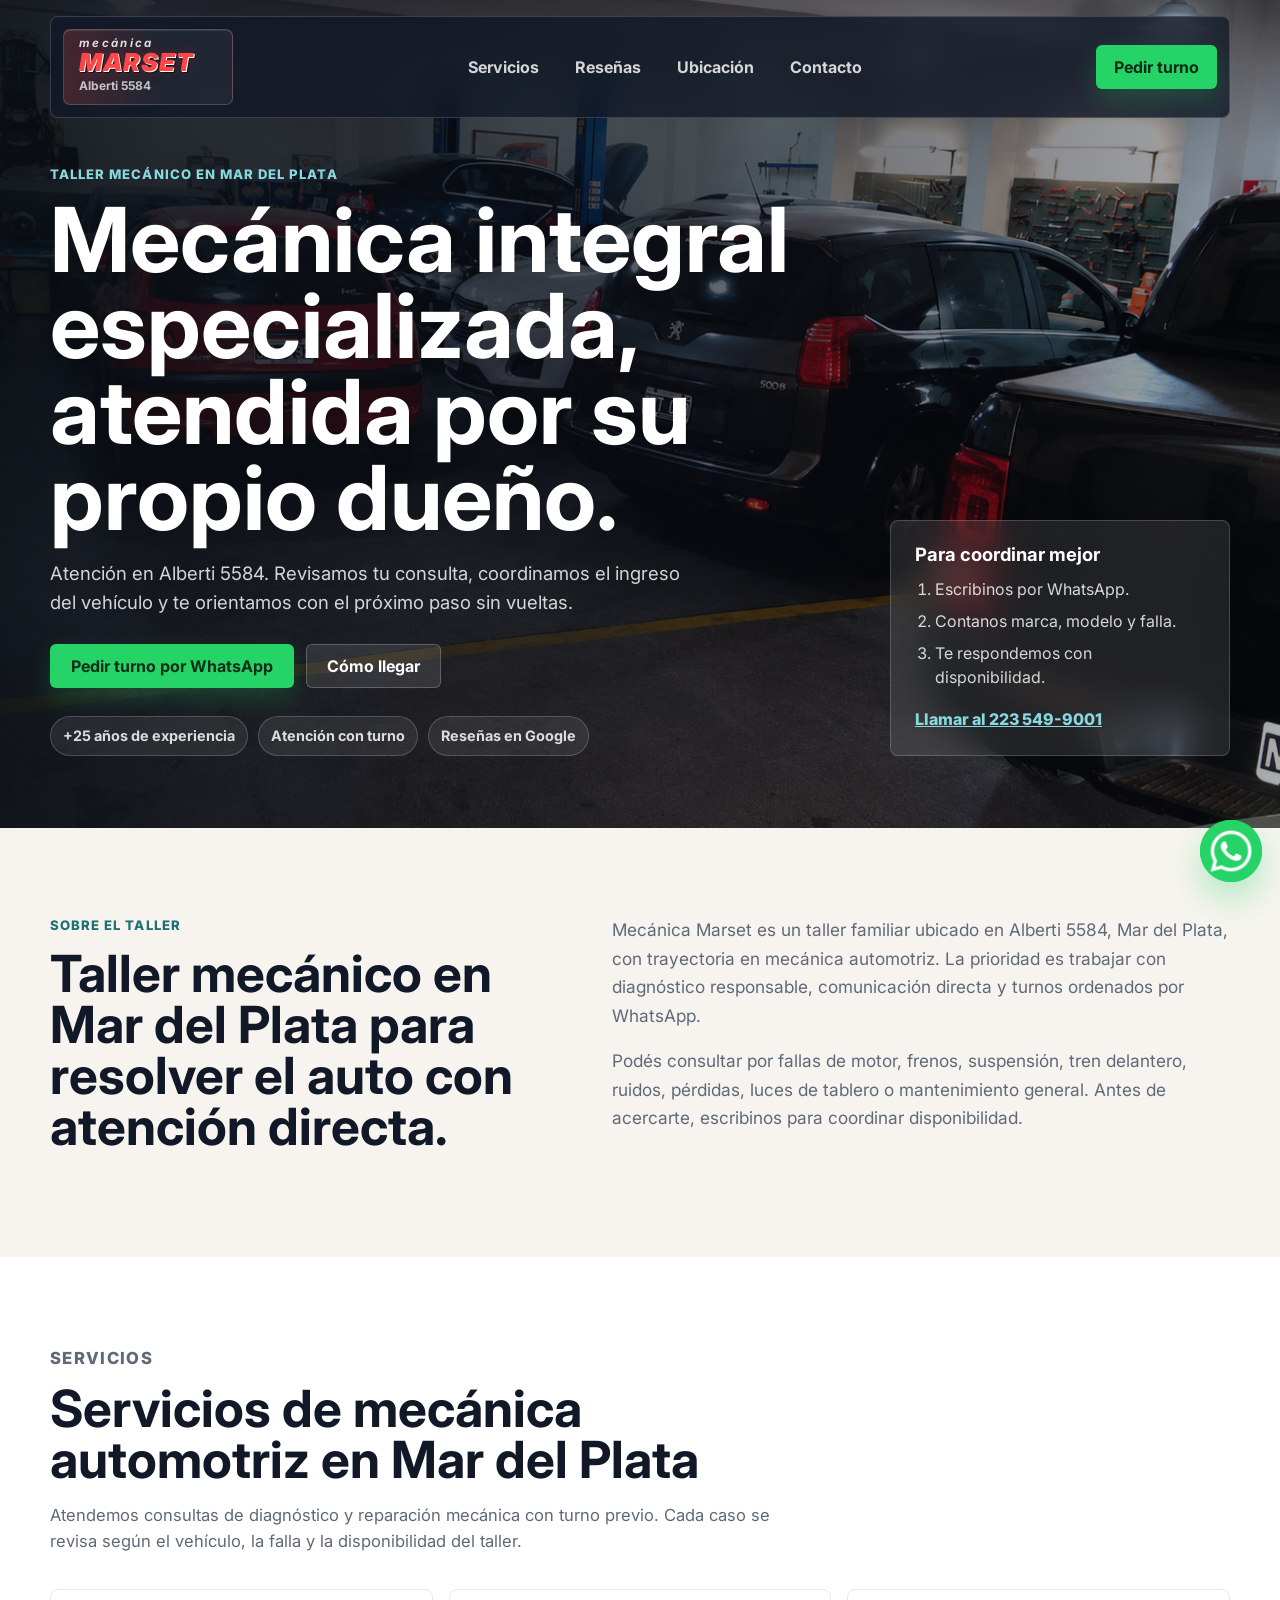
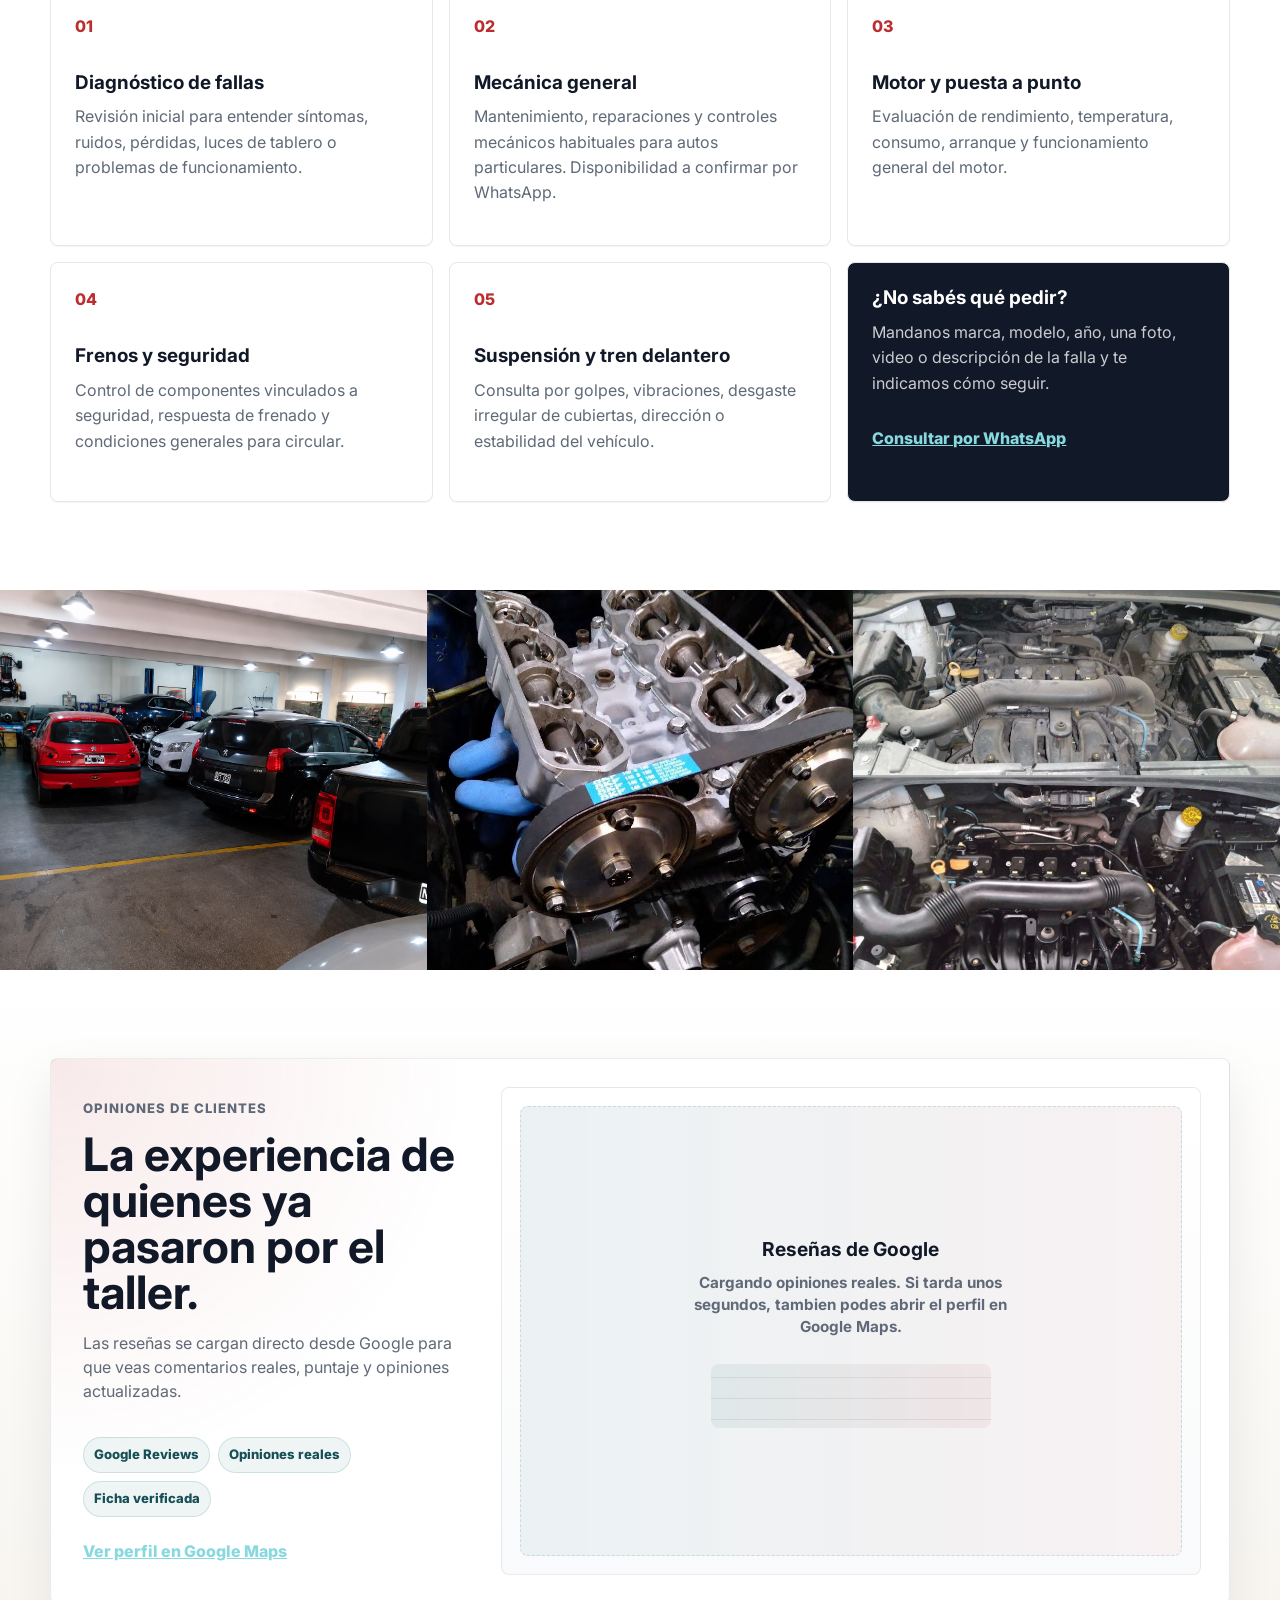
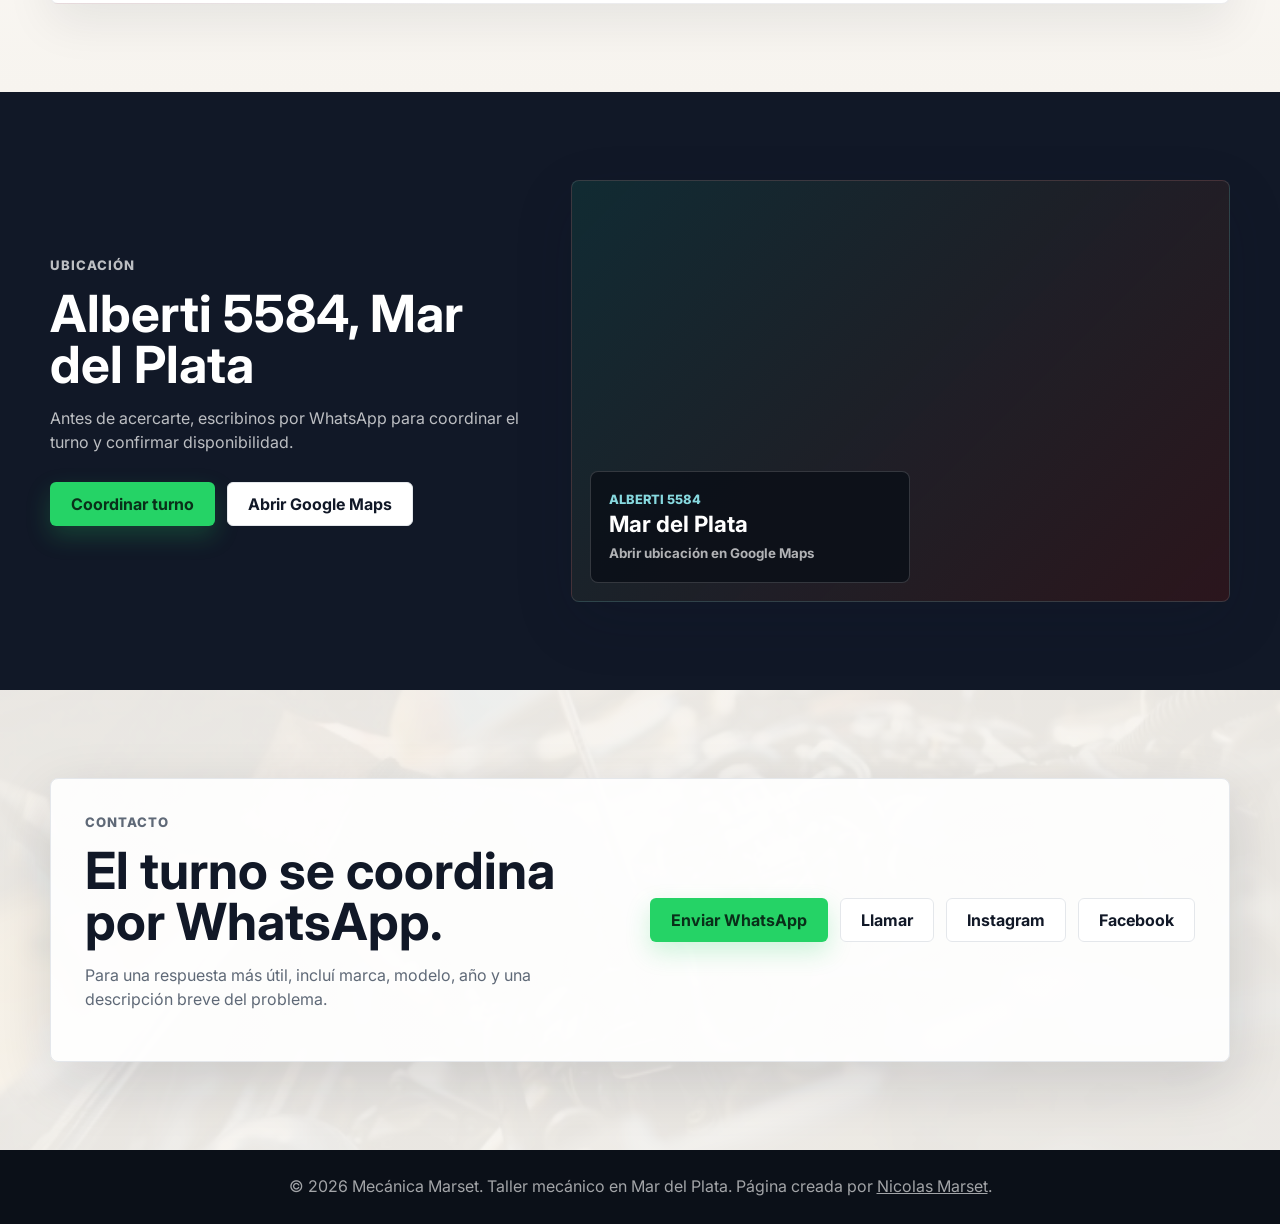
==== commit a7efb061: "Pulir estilos responsive de la pagina" ====
--- a/index.html
+++ b/index.html
@@ -173,7 +173,7 @@
           <div class="reviews-widget" aria-label="Reseñas de Google">
             <div class="reviews-loading">
               <strong>Reseñas de Google</strong>
-              <span>Cargando opiniones reales del taller...</span>
+              <span>Cargando opiniones reales. Si tarda unos segundos, tambien podes abrir el perfil en Google Maps.</span>
             </div>
             <script src="https://static.elfsight.com/platform/platform.js" async></script>
             <div class="elfsight-app-92759f9b-1edb-4a54-ae9c-80259c0a00e6" data-elfsight-app-lazy></div>
--- a/estilos.css
+++ b/estilos.css
@@ -165,10 +165,15 @@
   color: rgba(255, 255, 255, 0.82);
 }
 
-.nav-links a:hover {
+.nav-links a:hover,
+.nav-links a.is-active {
   color: #fff;
   background: rgba(255, 255, 255, 0.1);
   transform: translateY(-1px);
+}
+
+.nav-links a.is-active {
+  box-shadow: inset 0 -2px 0 var(--brand);
 }
 
 .nav-cta {
@@ -311,7 +316,8 @@
 .hero-copy {
   max-width: 650px;
   color: rgba(255, 255, 255, 0.82);
-  font-size: 1.13rem;
+  font-size: 1.16rem;
+  line-height: 1.55;
 }
 
 .hero-actions,
@@ -431,7 +437,8 @@
 
 .intro-copy {
   color: var(--muted);
-  font-size: 1.05rem;
+  font-size: 1.08rem;
+  line-height: 1.65;
 }
 
 .services {
@@ -456,6 +463,8 @@
 
 .section-heading p {
   color: var(--muted);
+  font-size: 1.04rem;
+  line-height: 1.6;
 }
 
 .service-grid {
@@ -492,6 +501,7 @@
 
 .service-card p {
   color: var(--muted);
+  line-height: 1.58;
 }
 
 .service-cta {
@@ -530,7 +540,7 @@
 
 .gallery-track img {
   width: 100%;
-  height: 380px;
+  height: clamp(300px, 30vw, 380px);
   object-fit: cover;
 }
 
@@ -582,7 +592,7 @@
 
 .reviews-widget {
   position: relative;
-  min-height: 330px;
+  min-height: 300px;
   padding: 18px;
   border: 1px solid rgba(17, 24, 39, 0.08);
   border-radius: 8px;
@@ -617,6 +627,7 @@
   display: grid;
   place-content: center;
   gap: 8px;
+  padding: 26px;
   border-radius: 8px;
   color: var(--ink);
   text-align: center;
@@ -624,12 +635,27 @@
 }
 
 .reviews-loading strong {
-  font-size: 1.35rem;
+  font-size: 1.2rem;
 }
 
 .reviews-loading span {
+  max-width: 320px;
   color: var(--muted);
+  font-size: 0.95rem;
   font-weight: 700;
+  line-height: 1.45;
+}
+
+.reviews-loading::after {
+  content: "";
+  display: block;
+  width: min(280px, 70vw);
+  height: 64px;
+  margin: 18px auto 0;
+  border-radius: 8px;
+  background:
+    linear-gradient(90deg, rgba(31, 111, 120, 0.08), rgba(187, 45, 47, 0.06)),
+    repeating-linear-gradient(180deg, transparent 0 13px, rgba(17, 24, 39, 0.08) 13px 14px, transparent 14px 21px);
 }
 
 .reviews-widget iframe,
@@ -783,6 +809,7 @@
 
 .footer p {
   margin: 0;
+  line-height: 1.6;
 }
 
 .footer a {
@@ -900,11 +927,12 @@
 
   .hero {
     min-height: auto;
-    padding-top: 140px;
+    padding-top: 132px;
   }
 
   .hero-panel {
     max-width: 520px;
+    padding: 20px;
   }
 
   .service-grid {
@@ -916,7 +944,7 @@
   }
 
   .gallery-track img {
-    height: 300px;
+    height: 320px;
   }
 
   .contact-actions {
@@ -935,17 +963,60 @@
 
   .hero {
     width: min(100% - 24px, 1180px);
-    padding-bottom: 48px;
+    gap: 18px;
+    padding-top: 118px;
+    padding-bottom: 40px;
+  }
+
+  h1 {
+    margin-bottom: 12px;
+    font-size: clamp(2.25rem, 13vw, 3.55rem);
+    line-height: 0.98;
+  }
+
+  .hero-copy {
+    font-size: 0.98rem;
+    line-height: 1.48;
   }
 
   .hero-actions,
   .location-actions,
   .contact-actions {
     flex-direction: column;
+    gap: 10px;
+    margin-top: 20px;
   }
 
   .btn {
     width: 100%;
+  }
+
+  .trust-row {
+    display: none;
+  }
+
+  .hero-panel {
+    padding: 16px;
+    background: rgba(17, 24, 39, 0.7);
+  }
+
+  .hero-panel h2 {
+    margin-bottom: 8px;
+    font-size: 0.98rem;
+  }
+
+  .hero-panel ol {
+    padding-left: 18px;
+    font-size: 0.88rem;
+  }
+
+  .hero-panel li + li {
+    margin-top: 4px;
+  }
+
+  .hero-panel a {
+    margin-top: 10px;
+    font-size: 0.9rem;
   }
 
   .section {
@@ -994,7 +1065,7 @@
   }
 
   .reviews-widget {
-    min-height: 360px;
+    min-height: 280px;
     padding: 10px;
     border-radius: 8px;
     background: #ffffff;
@@ -1007,11 +1078,11 @@
   }
 
   .reviews-loading strong {
-    font-size: 1rem;
+    font-size: 0.98rem;
   }
 
   .reviews-loading span {
-    max-width: 210px;
+    max-width: 230px;
     margin-inline: auto;
     font-size: 0.78rem;
   }
@@ -1024,13 +1095,8 @@
     min-height: auto;
   }
 
-  .reviews-shell {
-    padding: 18px;
-  }
-
-  .reviews-widget {
-    min-height: 300px;
-    padding: 12px;
+  .gallery-track img {
+    height: 260px;
   }
 
   .map-card iframe {
@@ -1039,6 +1105,16 @@
 
   .contact-box {
     padding: 22px;
+  }
+
+  .footer {
+    padding: 20px 22px;
+  }
+
+  .footer p {
+    max-width: 280px;
+    margin-inline: auto;
+    font-size: 0.78rem;
   }
 
   .whatsapp-float {
